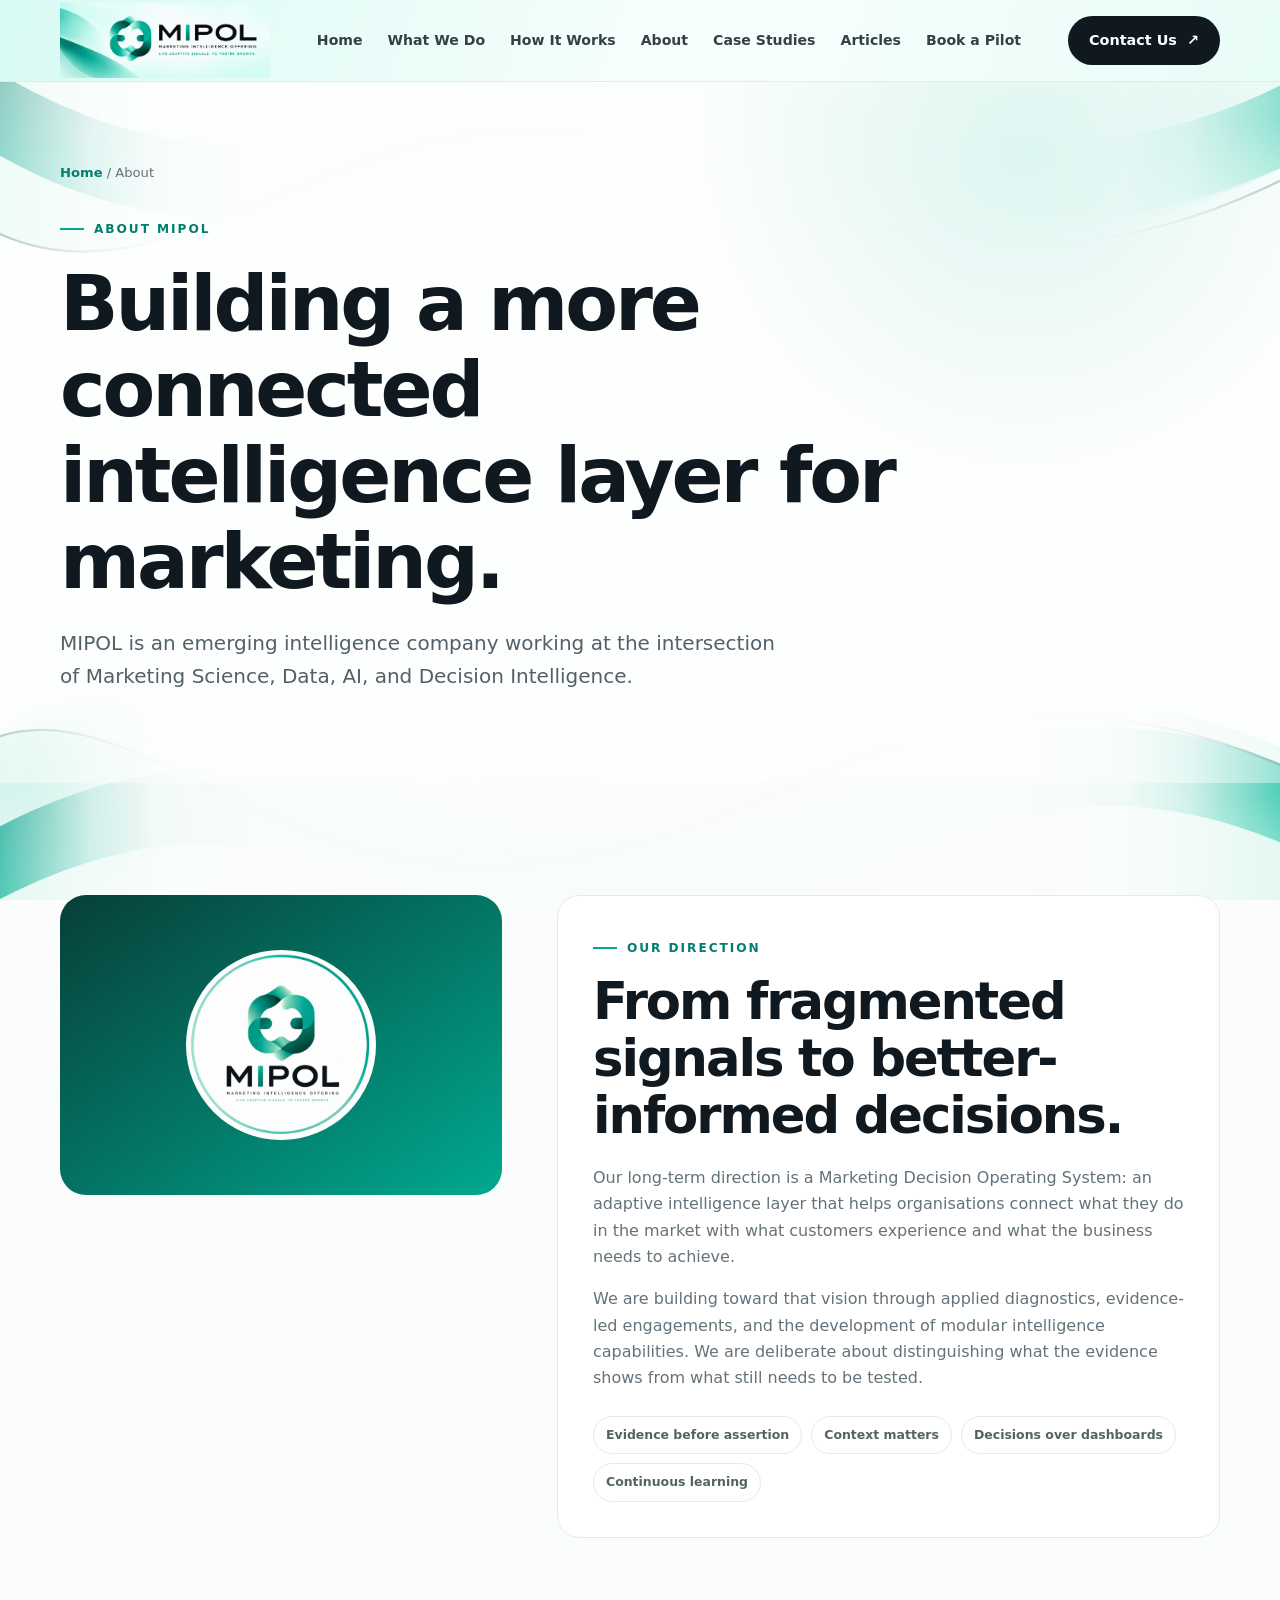
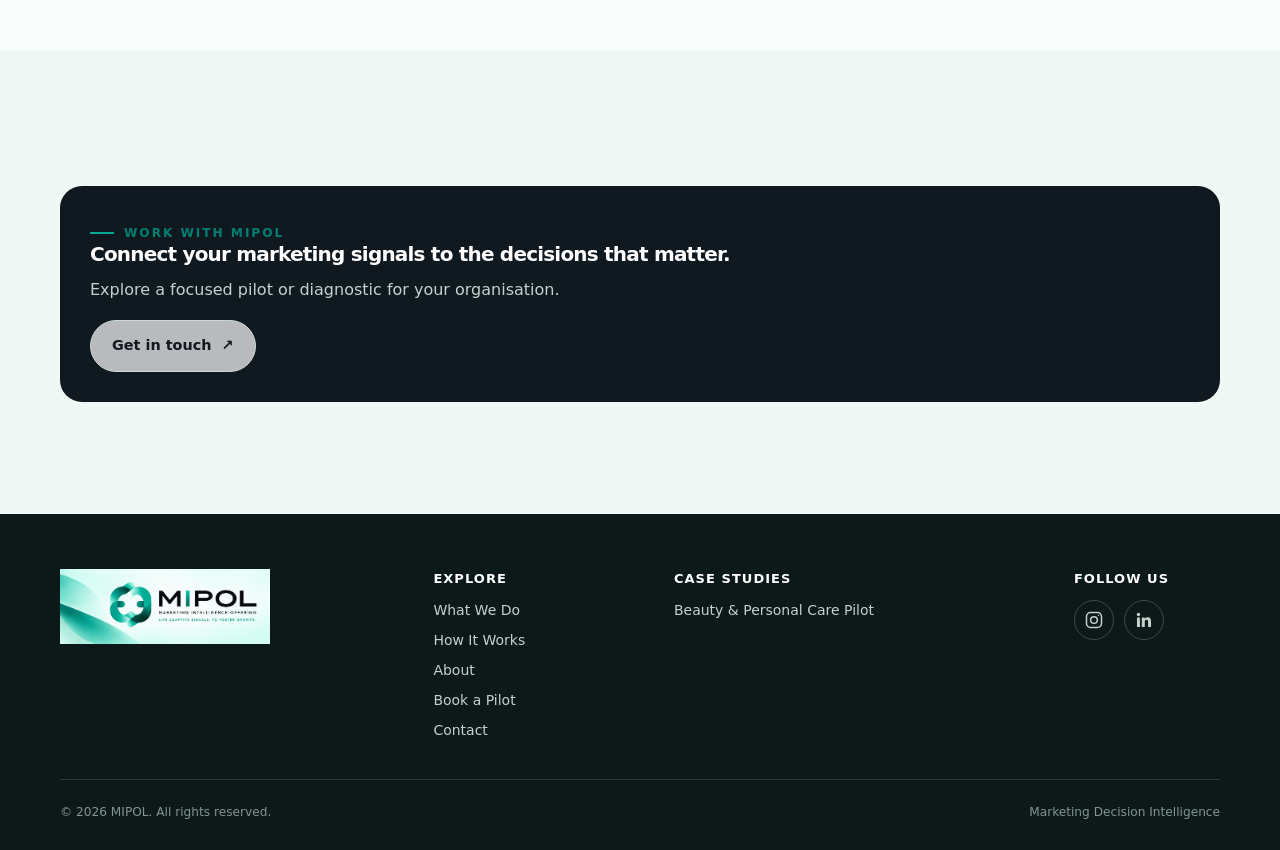
==== about/index.html @ 53ccad69 "Initial MIPOL website Co-authored-by: Copilot <223556219+Copilot@users.noreply.github.com>" ====
<!doctype html>
<html lang="en"><head>
<meta charset="utf-8"><meta name="viewport" content="width=device-width, initial-scale=1">
<title>About MIPOL | Marketing Decision Intelligence</title>
<meta name="description" content="Learn about MIPOL's work at the intersection of Marketing Science, Data, AI, and Decision Intelligence.">
<meta name="theme-color" content="#fbfdfc"><link rel="icon" type="image/png" href="../assets/mipol-symbol.png"><link rel="stylesheet" href="../assets/styles.css">
</head><body>
<header class="site-header"><div class="container nav-wrap">
 <a class="brand" href="../" aria-label="MIPOL home"><img src="../assets/mipol-logo.png" alt="MIPOL — Marketing Intelligence Offering"></a>
 <button class="menu-toggle" type="button" aria-label="Open navigation menu" aria-expanded="false"><svg width="22" height="22" viewBox="0 0 24 24" fill="none" stroke="currentColor" stroke-width="1.8" stroke-linecap="round"><path d="M4 7h16M4 12h16M4 17h16"/></svg></button>
 <nav class="nav-links" aria-label="Main navigation"><a href="../">Home</a><a href="../what-we-do/">What We Do</a><a href="../how-it-works/">How It Works</a><a href="./">About</a><a href="../case-study/">Case Studies</a><a href="../articles/">Articles</a><a href="../pilot/">Book a Pilot</a></nav>
 <a class="nav-cta" href="../contact/">Contact Us <span aria-hidden="true">↗</span></a>
</div></header>
<main>
 <section class="page-hero"><div class="container"><div class="breadcrumb"><a href="../">Home</a> / About</div><span class="eyebrow">About MIPOL</span><h1>Building a more connected intelligence layer for marketing.</h1><p class="lead">MIPOL is an emerging intelligence company working at the intersection of Marketing Science, Data, AI, and Decision Intelligence.</p></div></section>
 <section class="section"><div class="container about-grid">
  <div class="about-mark"><img src="../assets/mipol-logo.jpg" alt="Official MIPOL logo"></div>
  <div class="about-panel"><span class="eyebrow">Our direction</span><h2>From fragmented signals to better-informed decisions.</h2><p>Our long-term direction is a Marketing Decision Operating System: an adaptive intelligence layer that helps organisations connect what they do in the market with what customers experience and what the business needs to achieve.</p><p>We are building toward that vision through applied diagnostics, evidence-led engagements, and the development of modular intelligence capabilities. We are deliberate about distinguishing what the evidence shows from what still needs to be tested.</p><div class="principles"><span>Evidence before assertion</span><span>Context matters</span><span>Decisions over dashboards</span><span>Continuous learning</span></div></div>
 </div></section>
 <section class="section soft-section"><div class="container"><div class="cta-inline"><span class="eyebrow">Work with MIPOL</span><h3>Connect your marketing signals to the decisions that matter.</h3><p>Explore a focused pilot or diagnostic for your organisation.</p><a class="btn btn-secondary" href="../contact/">Get in touch <span>↗</span></a></div></div></section>
</main>
<footer class="site-footer"><div class="container"><div class="footer-top"><div class="footer-brand"><img src="../assets/mipol-logo.png" alt="MIPOL — Marketing Intelligence Offering"></div><div class="footer-column"><h3>Explore</h3><div class="footer-column-links"><a href="../what-we-do/">What We Do</a><a href="../how-it-works/">How It Works</a><a href="./">About</a><a href="../pilot/">Book a Pilot</a><a href="../contact/">Contact</a></div></div><div class="footer-column"><h3>Case Studies</h3><div class="footer-column-links"><a href="../case-study/beauty-personal-care-pilot/">Beauty &amp; Personal Care Pilot</a></div></div><div class="footer-column"><h3>Follow us</h3><div class="footer-socials"><a class="social-link" href="https://www.instagram.com/mipol_intel/" target="_blank" rel="noopener noreferrer" aria-label="MIPOL on Instagram"><svg viewBox="0 0 24 24" fill="none" stroke="currentColor" stroke-width="1.8" stroke-linecap="round" stroke-linejoin="round" aria-hidden="true"><rect x="3" y="3" width="18" height="18" rx="5"/><circle cx="12" cy="12" r="4"/><circle cx="17.5" cy="6.5" r=".8" fill="currentColor" stroke="none"/></svg></a><a class="social-link" href="https://www.linkedin.com/company/mipol-ai/" target="_blank" rel="noopener noreferrer" aria-label="MIPOL on LinkedIn"><svg viewBox="0 0 24 24" aria-hidden="true"><path class="linkedin-mark" d="M20.45 20.45h-3.55v-5.57c0-1.33-.02-3.04-1.85-3.04-1.85 0-2.13 1.45-2.13 2.94v5.67H9.37V9h3.41v1.56h.05c.47-.9 1.63-1.85 3.35-1.85 3.58 0 4.24 2.35 4.24 5.41v6.33zM5.34 7.43a2.06 2.06 0 1 1 0-4.12 2.06 2.06 0 0 1 0 4.12zM3.56 9h3.56v11.45H3.56z"/></svg></a></div></div></div><div class="footer-bottom"><span>© <span data-year></span> MIPOL. All rights reserved.</span><span>Marketing Decision Intelligence</span></div></div></footer>
<script src="../assets/script.js" defer></script>
</body></html>
---- assets/styles.css ----
:root{
  --ink:#101820;--muted:#64727a;--teal:#00a98f;--teal-dark:#007f70;
  --mint:#dff7f0;--paper:#fbfdfc;--line:#e3ece8;--white:#fff;
  --shadow:0 18px 60px rgba(10,48,42,.09);--radius:22px;--max:1160px;
}
*{box-sizing:border-box}
html{scroll-behavior:smooth;scroll-padding-top:92px}
body{margin:0;background-color:var(--paper);background-image:url("background-waves.svg");background-position:center top;background-size:100% 100vh;background-repeat:no-repeat;background-attachment:fixed;color:var(--ink);font-family:Inter,ui-sans-serif,system-ui,-apple-system,BlinkMacSystemFont,"Segoe UI",sans-serif;line-height:1.65;-webkit-font-smoothing:antialiased}
a{color:inherit;text-decoration:none}
img{max-width:100%;display:block}
button,input,textarea{font:inherit}
.container{width:min(var(--max),calc(100% - 48px));margin-inline:auto}
.eyebrow{display:inline-flex;align-items:center;gap:10px;color:var(--teal-dark);font-size:.76rem;font-weight:800;letter-spacing:.16em;text-transform:uppercase}
.eyebrow:before{content:"";width:24px;height:2px;background:var(--teal)}
h1,h2,h3,p{margin-top:0}
h1,h2,h3{line-height:1.12;letter-spacing:-.04em}
h1{font-size:clamp(2.8rem,6vw,5.4rem);max-width:850px;margin:22px 0}
h2{font-size:clamp(2.1rem,4vw,3.5rem);margin:15px 0 20px}
h3{font-size:1.25rem;margin-bottom:12px}
.lead{font-size:clamp(1.05rem,1.7vw,1.25rem);color:#526168;max-width:720px}
.muted{color:var(--muted)}
.section{padding:112px 0}
.section-head{max-width:760px;margin-bottom:48px}
.section-head p{color:var(--muted);font-size:1.08rem;max-width:670px}
.site-header{height:82px;position:sticky;top:0;z-index:50;background:linear-gradient(110deg,#d9faf4 0%,#f8fffd 55%,#e8fcf8 100%);backdrop-filter:blur(16px);border-bottom:1px solid rgba(220,234,229,.8)}
.nav-wrap{height:100%;display:flex;align-items:center;justify-content:space-between;gap:24px}
.brand{display:flex;align-items:center;gap:12px;min-width:130px}
.brand img{width:210px;height:auto;max-height:76px;object-fit:contain}
.brand-word{font-weight:850;letter-spacing:.14em;font-size:1.05rem}
.brand-word span{color:var(--teal)}
.nav-links{display:flex;align-items:center;gap:25px;font-size:.88rem;font-weight:650;color:#334047}
.nav-links a{transition:color .2s}
.nav-links a:hover,.nav-links a.active{color:var(--teal-dark)}
.nav-cta,.btn{display:inline-flex;align-items:center;justify-content:center;gap:10px;border-radius:999px;padding:13px 21px;font-size:.9rem;font-weight:750;transition:transform .2s,background .2s,border-color .2s}
.nav-cta,.btn-primary{background:var(--ink);color:white}
.nav-cta:hover,.btn-primary:hover{background:var(--teal-dark);transform:translateY(-2px)}
.btn-secondary{border:1px solid #cbd9d4;background:rgba(255,255,255,.7);color:var(--ink)}
.btn-secondary:hover{border-color:var(--teal);transform:translateY(-2px)}
.menu-toggle{display:none;border:1px solid var(--line);background:white;border-radius:12px;padding:10px;cursor:pointer}
.hero{position:relative;overflow:hidden;padding:104px 0 100px;background:radial-gradient(circle at 82% 20%,rgba(0,185,151,.13),transparent 28%),linear-gradient(180deg,#fff 0%,#f6fcf9 100%)}
.hero-grid{display:grid;grid-template-columns:1.08fr .92fr;align-items:center;gap:52px}
.hero h1 em{font-style:normal;color:var(--teal-dark)}
.hero-actions{display:flex;gap:12px;flex-wrap:wrap;margin-top:34px}
.hero-note{display:flex;align-items:center;gap:12px;margin-top:34px;color:#738078;font-size:.83rem}
.hero-note span{width:7px;height:7px;border-radius:50%;background:var(--teal)}
.signal-visual{min-height:430px;position:relative;display:grid;place-items:center}
.signal-orbit{position:absolute;width:min(100%,430px);aspect-ratio:1;border:1px solid rgba(0,169,143,.24);border-radius:50%;animation:rotate 34s linear infinite}
.signal-orbit:before,.signal-orbit:after{content:"";position:absolute;border:1px solid rgba(0,169,143,.18);border-radius:50%;inset:12%}
.signal-orbit:after{inset:25%}
@keyframes rotate{to{transform:rotate(360deg)}}
.signal-core{width:190px;height:190px;border-radius:42px;background:linear-gradient(145deg,#003f39,#00b99a 65%,#a1f0d8);box-shadow:0 25px 65px rgba(0,125,106,.23);display:grid;place-items:center;transform:rotate(45deg)}
.signal-core-inner{width:104px;height:104px;border:2px solid rgba(255,255,255,.8);border-radius:32px;display:grid;place-items:center;color:white;font-size:2.5rem;font-weight:300;transform:rotate(-45deg)}
.signal-node{position:absolute;padding:12px 16px;background:white;border:1px solid var(--line);border-radius:14px;box-shadow:var(--shadow);font-size:.82rem;font-weight:750}
.signal-node small{display:block;color:var(--muted);font-weight:500;font-size:.7rem}
.node-a{top:10%;left:2%}.node-b{top:13%;right:0}.node-c{bottom:14%;left:0}.node-d{bottom:8%;right:3%}
.hero-strip{border-top:1px solid var(--line);padding:24px 0;background:#fff}
.strip-inner{display:flex;justify-content:space-between;gap:24px;align-items:center;color:#788780;font-size:.8rem;letter-spacing:.08em;text-transform:uppercase;font-weight:750}
.strip-inner strong{color:#263a37;font-size:.9rem;letter-spacing:0;text-transform:none}
.problem-grid{display:grid;grid-template-columns:repeat(3,1fr);gap:16px}
.problem-card,.cap-card,.step-card,.about-panel,.case-panel{border:1px solid var(--line);background:#fff;border-radius:var(--radius);padding:27px}
.problem-card .number{font-size:.76rem;color:var(--teal-dark);font-weight:850;letter-spacing:.12em;margin-bottom:28px}
.problem-card p,.cap-card p,.step-card p{color:var(--muted);font-size:.94rem;margin-bottom:0}
.problem-card{min-height:205px}
.soft-section{background:#f0f8f5}
.cap-grid{display:grid;grid-template-columns:repeat(3,1fr);gap:16px}
.cap-card{min-height:220px;transition:transform .2s,box-shadow .2s}
.cap-card:hover{transform:translateY(-4px);box-shadow:var(--shadow)}
.cap-icon{width:44px;height:44px;border-radius:14px;background:var(--mint);display:grid;place-items:center;color:var(--teal-dark);font-size:1.2rem;margin-bottom:24px}
.cap-card h3{font-size:1.12rem}
.framework{display:grid;grid-template-columns:repeat(5,1fr);gap:10px;position:relative}
.step-card{padding:23px 19px;position:relative;min-height:190px}
.step-card .step-no{font-size:.72rem;color:var(--teal-dark);font-weight:850;letter-spacing:.12em;margin-bottom:26px}
.step-card:not(:last-child):after{content:"→";position:absolute;right:-16px;top:45px;color:var(--teal);font-size:1.35rem;z-index:2}
.step-card h3{font-size:1.05rem}
.case-preview{background:var(--ink);color:white;border-radius:30px;padding:clamp(30px,5vw,64px);display:grid;grid-template-columns:1.15fr .85fr;gap:40px;align-items:center;overflow:hidden;position:relative}
.case-preview.case-coming-soon{margin-top:24px;grid-template-columns:1fr;min-height:180px}
.case-coming-soon>div{position:relative;z-index:1}
.case-coming-soon h2{margin-bottom:0}
.case-preview:after{content:"";position:absolute;width:440px;height:440px;border:1px solid rgba(66,220,183,.25);border-radius:50%;right:-120px;top:-150px;box-shadow:0 0 0 45px rgba(0,169,143,.04),0 0 0 90px rgba(0,169,143,.03)}
.case-preview .eyebrow{color:#72dfc4}
.case-preview p{color:#c1ceca;max-width:580px}
.case-stat-grid{display:grid;grid-template-columns:1fr 1fr;gap:12px;position:relative;z-index:1}
.case-stat-grid.single-stat{grid-template-columns:minmax(0,1fr);max-width:520px}
.case-stat{padding:20px;border:1px solid rgba(255,255,255,.16);border-radius:18px;background:rgba(255,255,255,.05)}
.case-stat strong{display:block;font-size:2rem;letter-spacing:-.05em;color:#7ce4c9}
.case-stat span{font-size:.78rem;color:#c1ceca}
.case-preview .btn{margin-top:18px;background:#fff;color:var(--ink);position:relative;z-index:2}
.article-grid{display:grid;grid-template-columns:repeat(auto-fill,minmax(min(100%,320px),1fr));gap:22px}
.article-card{display:flex;flex-direction:column;overflow:hidden;border:1px solid var(--line);border-radius:var(--radius);background:#fff;transition:transform .2s,box-shadow .2s}
.article-card:hover{transform:translateY(-4px);box-shadow:var(--shadow)}
.article-card img{width:100%;aspect-ratio:16/10;object-fit:cover}
.article-card-content{display:flex;flex:1;flex-direction:column;align-items:flex-start;padding:24px}
.article-date{margin-bottom:12px;color:var(--muted);font-size:.76rem;font-weight:650}
.article-card h2{font-size:1.35rem;margin:10px 0}
.article-card p{color:var(--muted);font-size:.94rem}
.article-read{display:inline-flex;align-items:center;gap:8px;margin-top:auto;color:var(--teal-dark);font-weight:750}
.article-read:hover{text-decoration:underline}
.article-note{font-size:.82rem;color:var(--muted);margin:24px 0 0}
.pilot-band{background:linear-gradient(120deg,#e2f8f1,#f5fbf8);border:1px solid #d2eee5;border-radius:28px;padding:clamp(30px,5vw,60px);display:flex;align-items:center;justify-content:space-between;gap:32px}
.pilot-band p{max-width:680px;color:#586a65;margin-bottom:0}
.pilot-band h2{max-width:650px}
.about-grid{display:grid;grid-template-columns:.8fr 1.2fr;gap:55px;align-items:start}
.about-mark{background:linear-gradient(145deg,#073f38,#00a98f);border-radius:26px;padding:34px;display:grid;place-items:center;min-height:300px}
.about-mark img{width:190px;border-radius:50%;background:white}
.about-panel{padding:35px}
.about-panel p{color:var(--muted)}
.principles{display:flex;flex-wrap:wrap;gap:9px;margin-top:24px}
.principles span{padding:8px 12px;border:1px solid var(--line);border-radius:99px;font-size:.78rem;font-weight:700;color:#53645f}
.contact-grid{display:grid;grid-template-columns:.8fr 1.2fr;gap:55px}
.contact-copy p{color:var(--muted)}
.contact-form{background:white;border:1px solid var(--line);border-radius:24px;padding:30px;box-shadow:var(--shadow)}
.form-grid{display:grid;grid-template-columns:1fr 1fr;gap:16px}
.field{display:flex;flex-direction:column;gap:7px}
.field.full{grid-column:1/-1}
.field label{font-size:.82rem;font-weight:750;color:#34433f}
.field input,.field textarea{width:100%;border:1px solid #d8e4df;border-radius:12px;padding:13px 14px;background:#fcfefd;outline:none}
.field input:focus,.field textarea:focus{border-color:var(--teal);box-shadow:0 0 0 3px rgba(0,169,143,.1)}
.field textarea{min-height:130px;resize:vertical}
.form-foot{display:flex;align-items:center;justify-content:space-between;gap:18px;margin-top:20px}
.form-status{font-size:.83rem;color:var(--teal-dark);min-height:24px}
.site-footer{background:#0d1918;color:white;padding:55px 0 28px}
.footer-top{display:grid;grid-template-columns:minmax(180px,1.3fr) minmax(120px,.8fr) minmax(220px,1.4fr) minmax(110px,.55fr);gap:28px;align-items:start;padding-bottom:38px;border-bottom:1px solid rgba(255,255,255,.13)}
.footer-brand{display:flex;align-items:center}
.footer-brand img{width:210px;height:auto;max-height:76px;object-fit:contain}
.footer-brand strong{letter-spacing:.16em}
.footer-brand p{color:#9fb2ac;font-size:.76rem;margin:3px 0 0}
.footer-column h3{font-size:13px;letter-spacing:.08em;text-transform:uppercase;color:#fff;margin:3px 0 14px}
.footer-column-links{display:grid;gap:9px;color:#c3d0cb;font-size:14px;line-height:1.5}
.footer-column-links a:hover{color:#7ce4c9}
.footer-socials{display:flex;gap:10px}
.social-link{display:inline-flex;width:40px;height:40px;align-items:center;justify-content:center;border:1px solid rgba(255,255,255,.2);border-radius:50%;color:#c3d0cb;transition:color .2s,border-color .2s,transform .2s}
.social-link:hover{color:#7ce4c9;border-color:#7ce4c9;transform:translateY(-2px)}
.social-link svg{width:20px;height:20px;display:block}
.social-link .linkedin-mark{fill:currentColor}
.footer-bottom{display:flex;justify-content:space-between;gap:20px;color:#82958f;font-size:.76rem;padding-top:22px}
.page-hero{padding:80px 0 70px;background:radial-gradient(circle at 80% 10%,rgba(0,185,151,.12),transparent 27%),rgba(255,255,255,.4)}
.breadcrumb{font-size:.82rem;color:var(--muted);margin-bottom:28px}
.breadcrumb a{color:var(--teal-dark);font-weight:700}
.case-layout{display:grid;grid-template-columns:240px 1fr;gap:52px;align-items:start}
.case-sidebar{position:sticky;top:110px;border:1px solid var(--line);border-radius:18px;padding:22px;background:white}
.case-sidebar strong{font-size:.82rem}
.case-sidebar a{display:block;font-size:.78rem;color:#687872;padding:7px 0}
.case-sidebar a:hover{color:var(--teal-dark)}
.case-content section{padding:0 0 44px;margin-bottom:42px;border-bottom:1px solid var(--line);scroll-margin-top:110px}
.case-content section:last-child{border:0}
.case-content h2{font-size:1.8rem}
.case-content p,.case-content li{color:#596963}
.case-content ul{padding-left:21px}
.customer-chart{margin:28px 0;padding:24px;border:1px solid var(--line);border-radius:var(--radius);background:#fff}
.customer-chart figcaption{margin-bottom:22px}
.customer-chart figcaption h3{margin:10px 0;font-size:1.2rem}
.customer-chart figcaption p{margin:0;color:var(--muted);font-size:.88rem}
.customer-chart-rows{display:grid;gap:14px}
.customer-chart-row,.customer-chart-axis{display:grid;grid-template-columns:minmax(100px,132px) minmax(0,1fr) 34px;gap:12px;align-items:center}
.customer-chart-row{font-size:.86rem}
.customer-chart-label{font-weight:650}
.customer-chart-row strong{text-align:right;font-size:.88rem}
.customer-chart-track{height:20px;position:relative;display:block;border-radius:999px;background:#edf3f0}
.customer-chart-bar{display:block;width:var(--bar-width);height:100%;border-radius:inherit;background:linear-gradient(90deg,var(--teal-dark),var(--teal))}
.customer-chart-bar.historical{background:#90a59e}
.customer-chart-target{position:absolute;top:-4px;right:0;bottom:-4px;border-left:2px dashed #a55f38}
.customer-chart-axis{margin-top:8px;color:var(--muted);font-size:.72rem}
.customer-chart-axis div{display:flex;justify-content:space-between}
.customer-chart-legend{display:flex;align-items:center;gap:8px;margin-top:18px;color:#596963;font-size:.78rem}
.customer-chart-legend-bar{width:14px;height:14px;border-radius:4px;background:var(--teal)}
.customer-chart-legend-target{height:14px;margin-left:10px;border-left:2px dashed #a55f38}
.customer-chart-note{margin:16px 0 0;font-size:.78rem}
.table-wrap{overflow-x:auto;margin:24px 0 12px;border:1px solid #dfeae4;border-radius:12px;background:#f7faf8}
.case-table{width:100%;border-collapse:collapse;text-align:left}
.case-table th,.case-table td{padding:14px 16px;border-bottom:1px solid #e7efea;vertical-align:top}
.case-table th{background:#eef7f1;color:var(--ink);font-weight:750}
.case-table tbody tr:last-child td{border-bottom:0}
.insight-box{background:#eff9f5;border-left:3px solid var(--teal);padding:22px 24px;border-radius:0 14px 14px 0;color:#35544b;margin:24px 0}
.metric-row{display:grid;grid-template-columns:repeat(3,1fr);gap:12px;margin:25px 0}
.metric{padding:20px;border:1px solid var(--line);border-radius:16px;background:white}
.metric strong{display:block;font-size:1.8rem;color:var(--teal-dark);letter-spacing:-.05em}
.metric span{font-size:.78rem;color:var(--muted)}
.disclaimer{font-size:.82rem;background:#fff8e9;border:1px solid #f2e4c4;border-radius:14px;padding:16px;color:#6e5b34}
.cta-inline{background:var(--ink);color:white;border-radius:22px;padding:30px;margin-top:24px}
.cta-inline p{color:#c5d1cd}
@media(max-width:980px){
 .nav-links{gap:14px;font-size:.8rem}.hero-grid{gap:20px}.framework{grid-template-columns:repeat(3,1fr)}.step-card:nth-child(3):after{display:none}
 .case-layout{grid-template-columns:190px 1fr;gap:28px}.footer-top{grid-template-columns:1fr 1fr}.footer-brand{grid-column:1/-1}
}
@media(max-width:760px){
 .container{width:min(var(--max),calc(100% - 34px))}
 .site-header{height:72px}.brand img{width:165px}
 .menu-toggle{display:block}.nav-cta{display:none}
 .nav-links{display:none;position:absolute;top:71px;left:0;right:0;background:white;border-bottom:1px solid var(--line);padding:14px 22px 22px;flex-direction:column;align-items:stretch;gap:0;box-shadow:0 15px 25px rgba(0,0,0,.06)}
 .nav-links.open{display:flex}.nav-links a{padding:12px 4px;border-bottom:1px solid #edf2ef;font-size:.94rem}
 .hero{padding:72px 0 65px}.hero-grid{grid-template-columns:1fr}.signal-visual{min-height:350px;max-width:500px;width:100%;margin:auto}
 .section{padding:78px 0}.problem-grid,.cap-grid{grid-template-columns:1fr 1fr}
 .strip-inner{flex-wrap:wrap;justify-content:center;text-align:center}.case-preview{grid-template-columns:1fr}.pilot-band{align-items:flex-start;flex-direction:column}
 .about-grid,.contact-grid{grid-template-columns:1fr;gap:25px}.about-mark{min-height:220px}.about-mark img{width:145px}
 .footer-bottom{flex-direction:column}.case-layout{grid-template-columns:1fr}.case-sidebar{position:static;display:grid;grid-template-columns:1fr 1fr;gap:0 15px}.case-sidebar strong{grid-column:1/-1;margin-bottom:8px}
 .case-table{min-width:500px}
}
@media(max-width:520px){
 h1{font-size:2.75rem}.problem-grid,.cap-grid{grid-template-columns:1fr}.framework{grid-template-columns:1fr 1fr}.step-card{min-height:165px}.step-card:after{display:none!important}
 .signal-visual{min-height:310px}.signal-core{width:145px;height:145px}.signal-core-inner{width:82px;height:82px}
 .customer-chart{padding:18px 14px}.customer-chart-row,.customer-chart-axis{grid-template-columns:minmax(76px,94px) minmax(0,1fr) 28px;gap:7px}.customer-chart-row,.customer-chart-row strong{font-size:.76rem}.customer-chart-axis{font-size:.66rem}.customer-chart-legend{flex-wrap:wrap}
 .signal-node{font-size:.7rem;padding:9px 11px}.node-a{left:0}.node-b{right:0}.node-c{left:0}.node-d{right:0}
 .footer-top{grid-template-columns:1fr}.footer-brand{grid-column:auto}.case-stat-grid,.metric-row{grid-template-columns:1fr 1fr}.form-grid{grid-template-columns:1fr}.field.full{grid-column:auto}
 .contact-form{padding:20px}.form-foot{align-items:flex-start;flex-direction:column}.case-sidebar{grid-template-columns:1fr}
}
@media(prefers-reduced-motion:reduce){*,*::before,*::after{scroll-behavior:auto!important;animation:none!important;transition:none!important}}
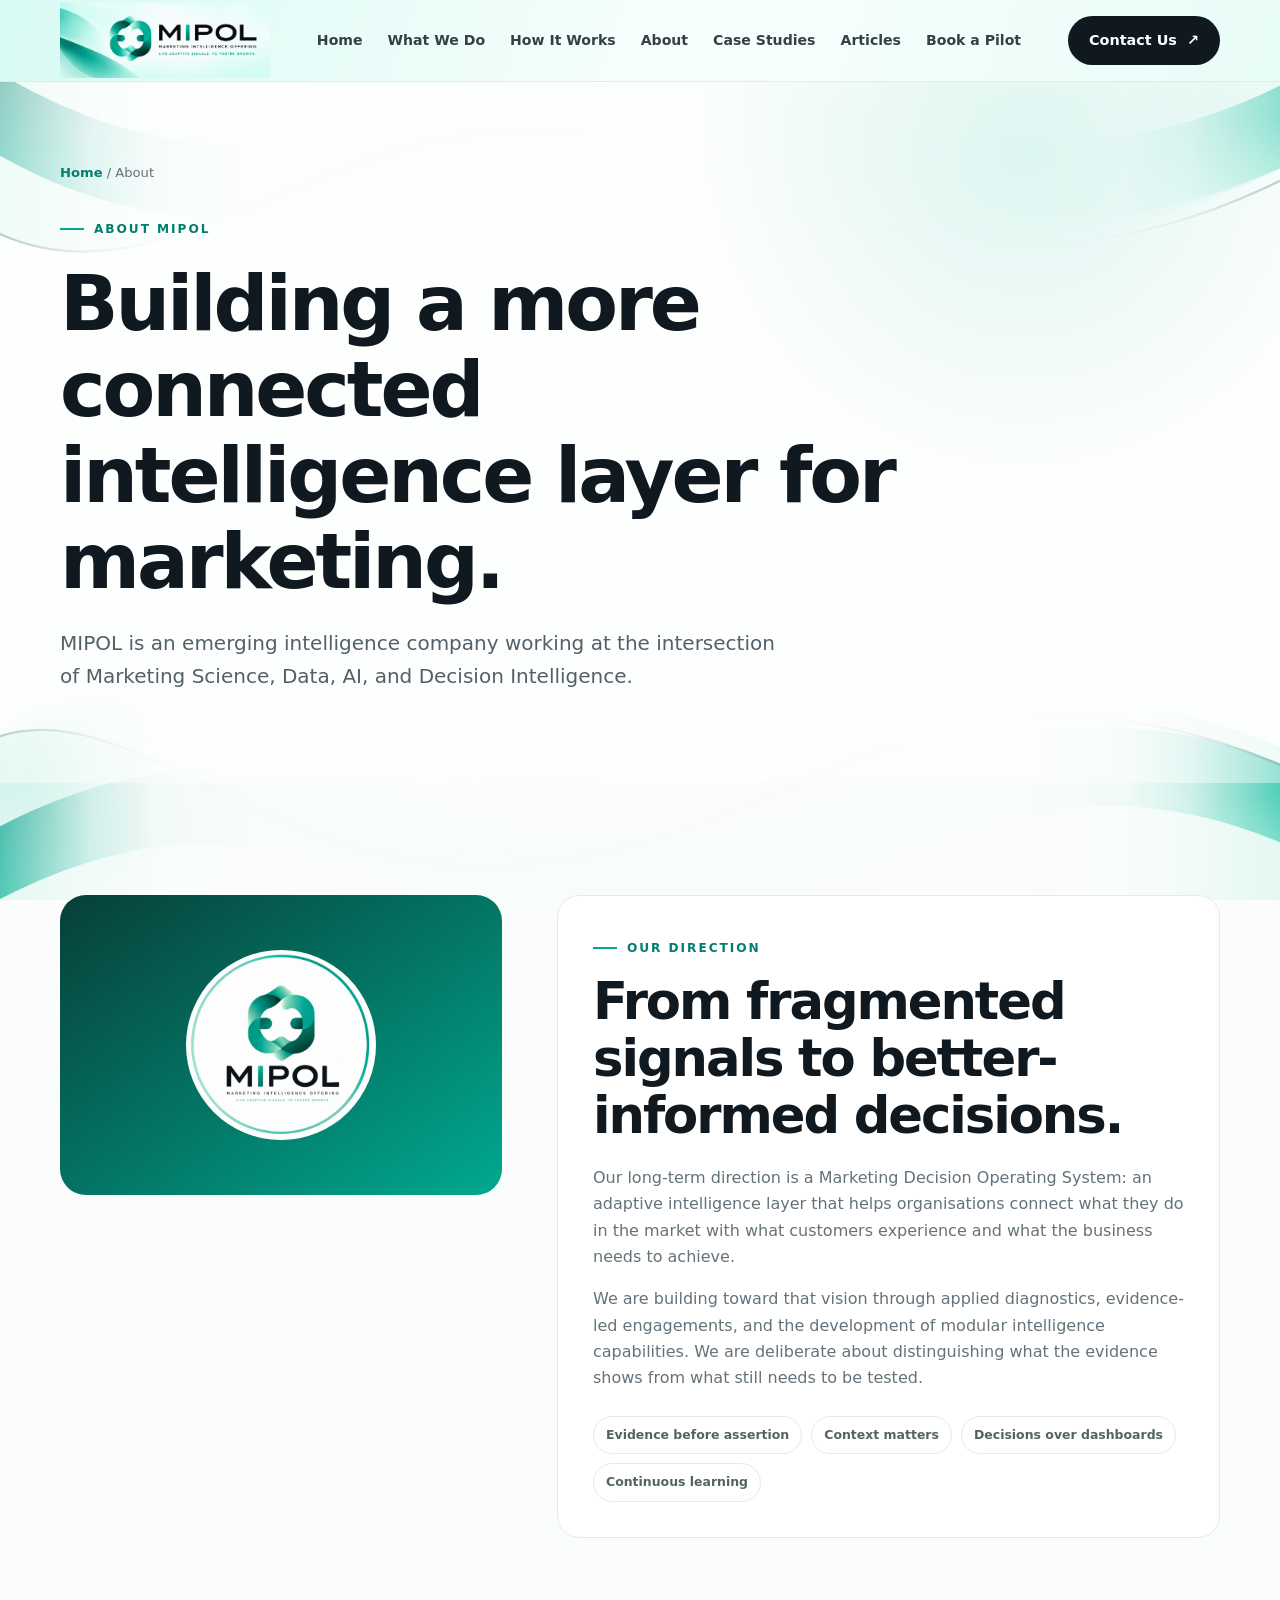
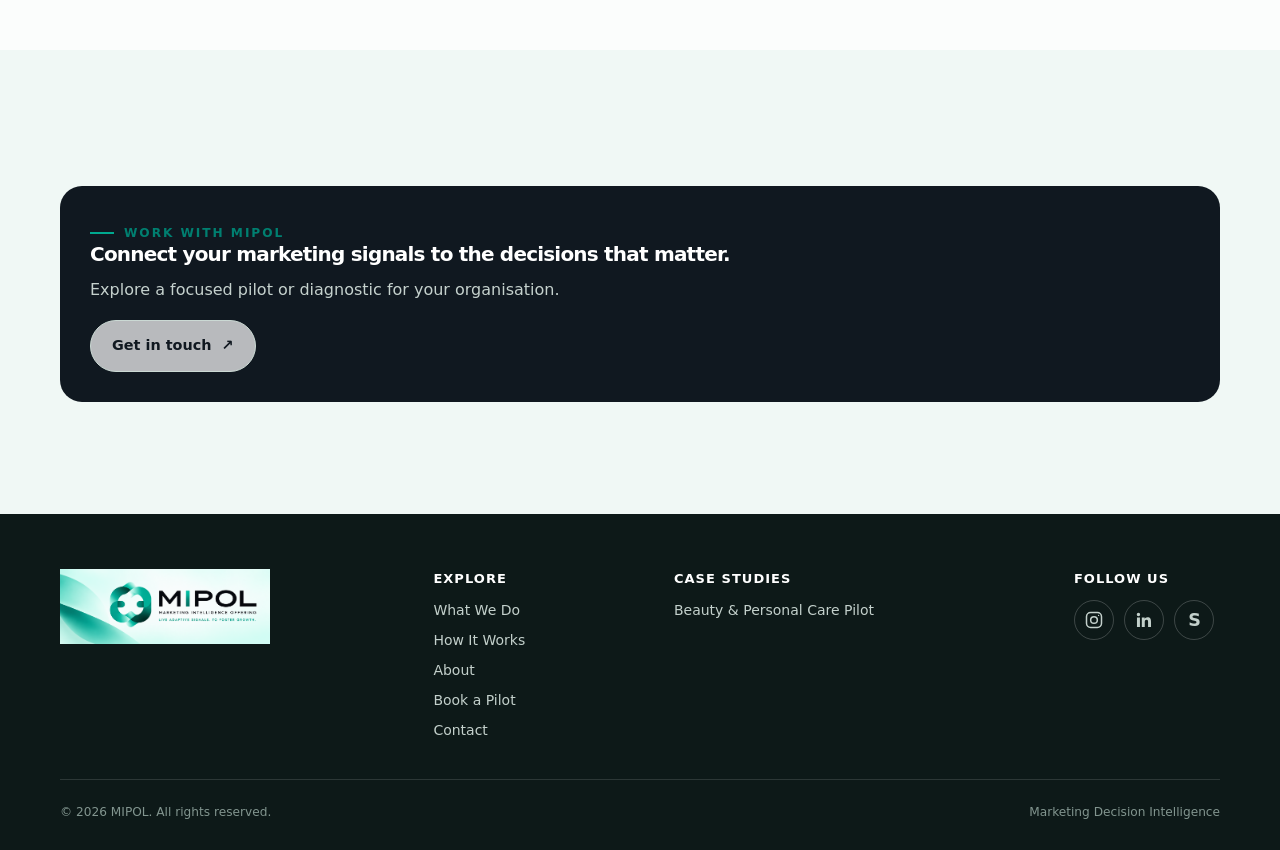
==== commit 915ffcc7: "Updated Website Content" ====
--- a/about/index.html
+++ b/about/index.html
@@ -19,6 +19,6 @@
  </div></section>
  <section class="section soft-section"><div class="container"><div class="cta-inline"><span class="eyebrow">Work with MIPOL</span><h3>Connect your marketing signals to the decisions that matter.</h3><p>Explore a focused pilot or diagnostic for your organisation.</p><a class="btn btn-secondary" href="../contact/">Get in touch <span>↗</span></a></div></div></section>
 </main>
-<footer class="site-footer"><div class="container"><div class="footer-top"><div class="footer-brand"><img src="../assets/mipol-logo.png" alt="MIPOL — Marketing Intelligence Offering"></div><div class="footer-column"><h3>Explore</h3><div class="footer-column-links"><a href="../what-we-do/">What We Do</a><a href="../how-it-works/">How It Works</a><a href="./">About</a><a href="../pilot/">Book a Pilot</a><a href="../contact/">Contact</a></div></div><div class="footer-column"><h3>Case Studies</h3><div class="footer-column-links"><a href="../case-study/beauty-personal-care-pilot/">Beauty &amp; Personal Care Pilot</a></div></div><div class="footer-column"><h3>Follow us</h3><div class="footer-socials"><a class="social-link" href="https://www.instagram.com/mipol_intel/" target="_blank" rel="noopener noreferrer" aria-label="MIPOL on Instagram"><svg viewBox="0 0 24 24" fill="none" stroke="currentColor" stroke-width="1.8" stroke-linecap="round" stroke-linejoin="round" aria-hidden="true"><rect x="3" y="3" width="18" height="18" rx="5"/><circle cx="12" cy="12" r="4"/><circle cx="17.5" cy="6.5" r=".8" fill="currentColor" stroke="none"/></svg></a><a class="social-link" href="https://www.linkedin.com/company/mipol-ai/" target="_blank" rel="noopener noreferrer" aria-label="MIPOL on LinkedIn"><svg viewBox="0 0 24 24" aria-hidden="true"><path class="linkedin-mark" d="M20.45 20.45h-3.55v-5.57c0-1.33-.02-3.04-1.85-3.04-1.85 0-2.13 1.45-2.13 2.94v5.67H9.37V9h3.41v1.56h.05c.47-.9 1.63-1.85 3.35-1.85 3.58 0 4.24 2.35 4.24 5.41v6.33zM5.34 7.43a2.06 2.06 0 1 1 0-4.12 2.06 2.06 0 0 1 0 4.12zM3.56 9h3.56v11.45H3.56z"/></svg></a></div></div></div><div class="footer-bottom"><span>© <span data-year></span> MIPOL. All rights reserved.</span><span>Marketing Decision Intelligence</span></div></div></footer>
+<footer class="site-footer"><div class="container"><div class="footer-top"><div class="footer-brand"><img src="../assets/mipol-logo.png" alt="MIPOL — Marketing Intelligence Offering"></div><div class="footer-column"><h3>Explore</h3><div class="footer-column-links"><a href="../what-we-do/">What We Do</a><a href="../how-it-works/">How It Works</a><a href="./">About</a><a href="../pilot/">Book a Pilot</a><a href="../contact/">Contact</a></div></div><div class="footer-column"><h3>Case Studies</h3><div class="footer-column-links"><a href="../case-study/beauty-personal-care-pilot/">Beauty &amp; Personal Care Pilot</a></div></div><div class="footer-column"><h3>Follow us</h3><div class="footer-socials"><a class="social-link" href="https://www.instagram.com/mipol_intel/" target="_blank" rel="noopener noreferrer" aria-label="MIPOL on Instagram"><svg viewBox="0 0 24 24" fill="none" stroke="currentColor" stroke-width="1.8" stroke-linecap="round" stroke-linejoin="round" aria-hidden="true"><rect x="3" y="3" width="18" height="18" rx="5"/><circle cx="12" cy="12" r="4"/><circle cx="17.5" cy="6.5" r=".8" fill="currentColor" stroke="none"/></svg></a><a class="social-link" href="https://www.linkedin.com/company/mipol-ai/" target="_blank" rel="noopener noreferrer" aria-label="MIPOL on LinkedIn"><svg viewBox="0 0 24 24" aria-hidden="true"><path class="linkedin-mark" d="M20.45 20.45h-3.55v-5.57c0-1.33-.02-3.04-1.85-3.04-1.85 0-2.13 1.45-2.13 2.94v5.67H9.37V9h3.41v1.56h.05c.47-.9 1.63-1.85 3.35-1.85 3.58 0 4.24 2.35 4.24 5.41v6.33zM5.34 7.43a2.06 2.06 0 1 1 0-4.12 2.06 2.06 0 0 1 0 4.12zM3.56 9h3.56v11.45H3.56z"/></svg></a><a class="social-link" href="https://substack.com/@mipol1" target="_blank" rel="noopener noreferrer" aria-label="MIPOL on Substack"><span class="substack-mark" aria-hidden="true">S</span></a></div></div></div><div class="footer-bottom"><span>© <span data-year></span> MIPOL. All rights reserved.</span><span>Marketing Decision Intelligence</span></div></div></footer>
 <script src="../assets/script.js" defer></script>
 </body></html>
--- a/assets/styles.css
+++ b/assets/styles.css
@@ -132,6 +132,7 @@
 .social-link{display:inline-flex;width:40px;height:40px;align-items:center;justify-content:center;border:1px solid rgba(255,255,255,.2);border-radius:50%;color:#c3d0cb;transition:color .2s,border-color .2s,transform .2s}
 .social-link:hover{color:#7ce4c9;border-color:#7ce4c9;transform:translateY(-2px)}
 .social-link svg{width:20px;height:20px;display:block}
+.social-link .substack-mark{font-size:1.1rem;font-weight:850;letter-spacing:-.08em}
 .social-link .linkedin-mark{fill:currentColor}
 .footer-bottom{display:flex;justify-content:space-between;gap:20px;color:#82958f;font-size:.76rem;padding-top:22px}
 .page-hero{padding:80px 0 70px;background:radial-gradient(circle at 80% 10%,rgba(0,185,151,.12),transparent 27%),rgba(255,255,255,.4)}
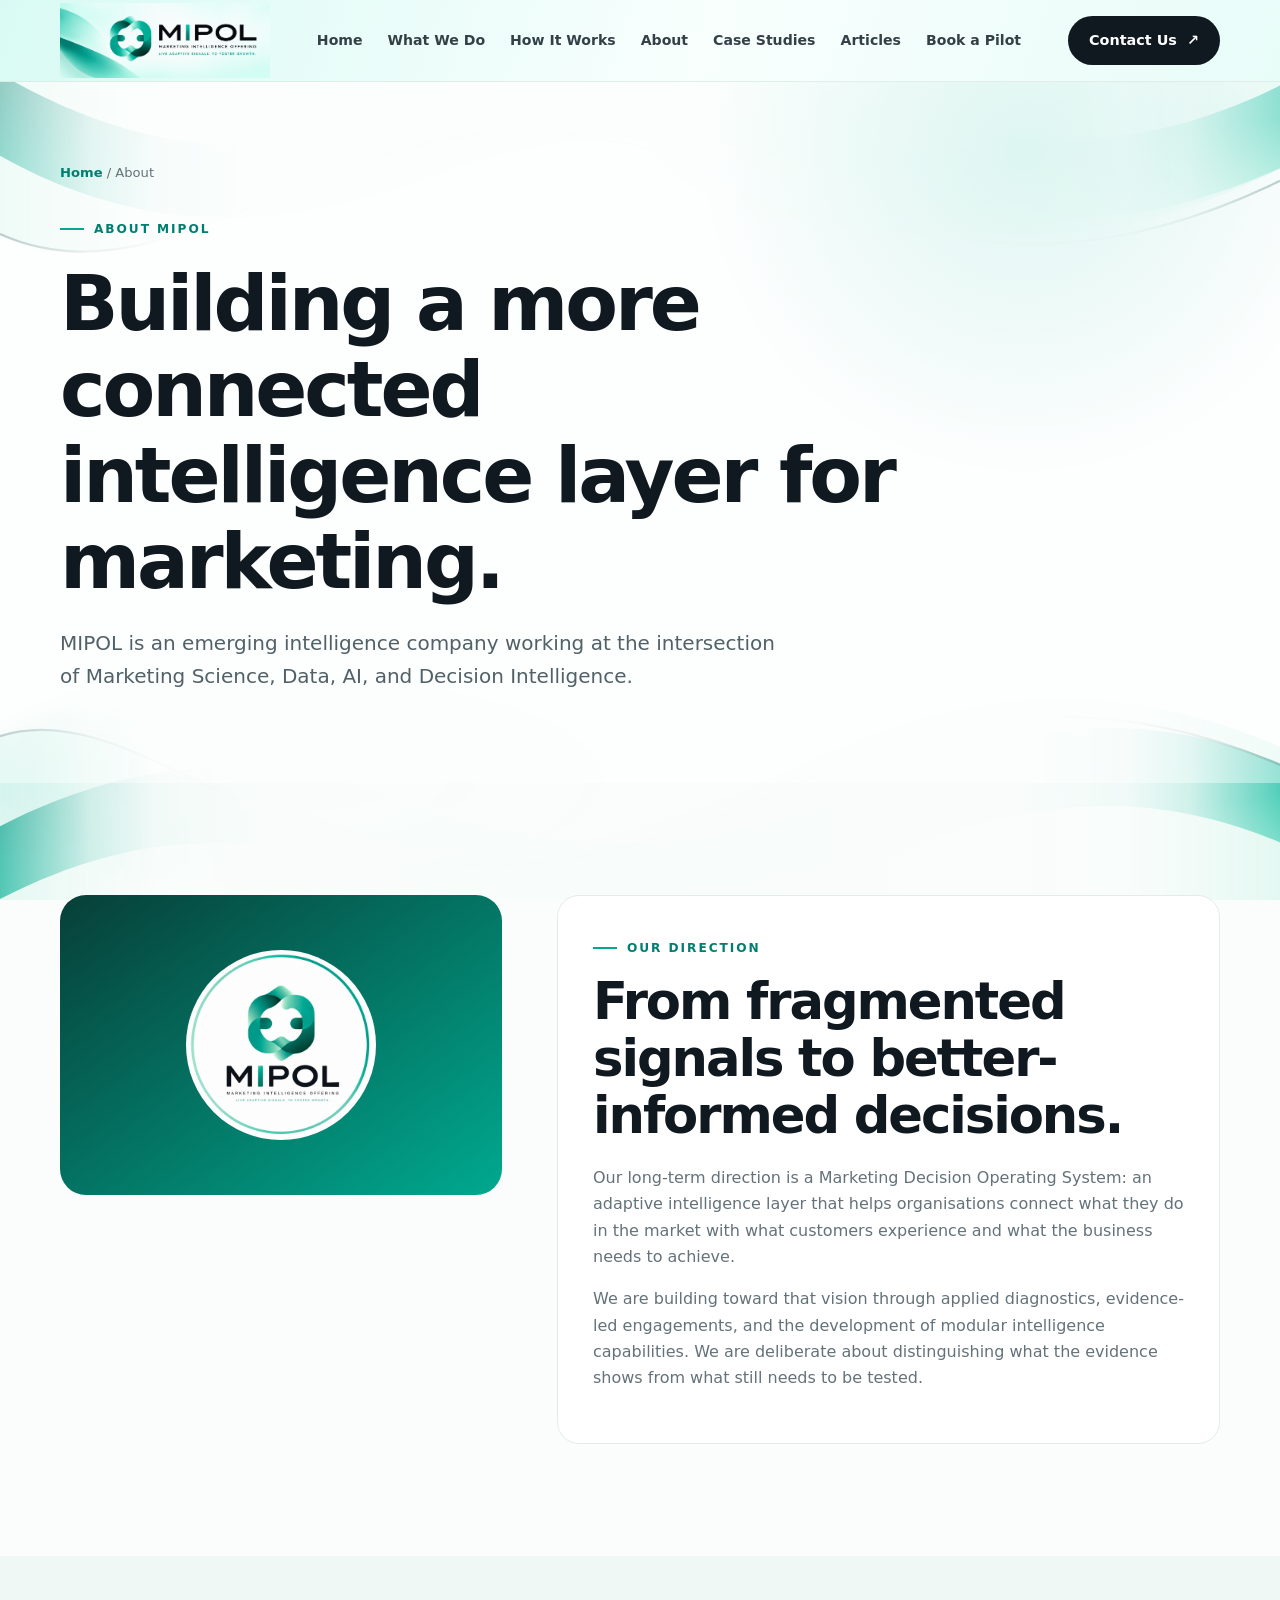
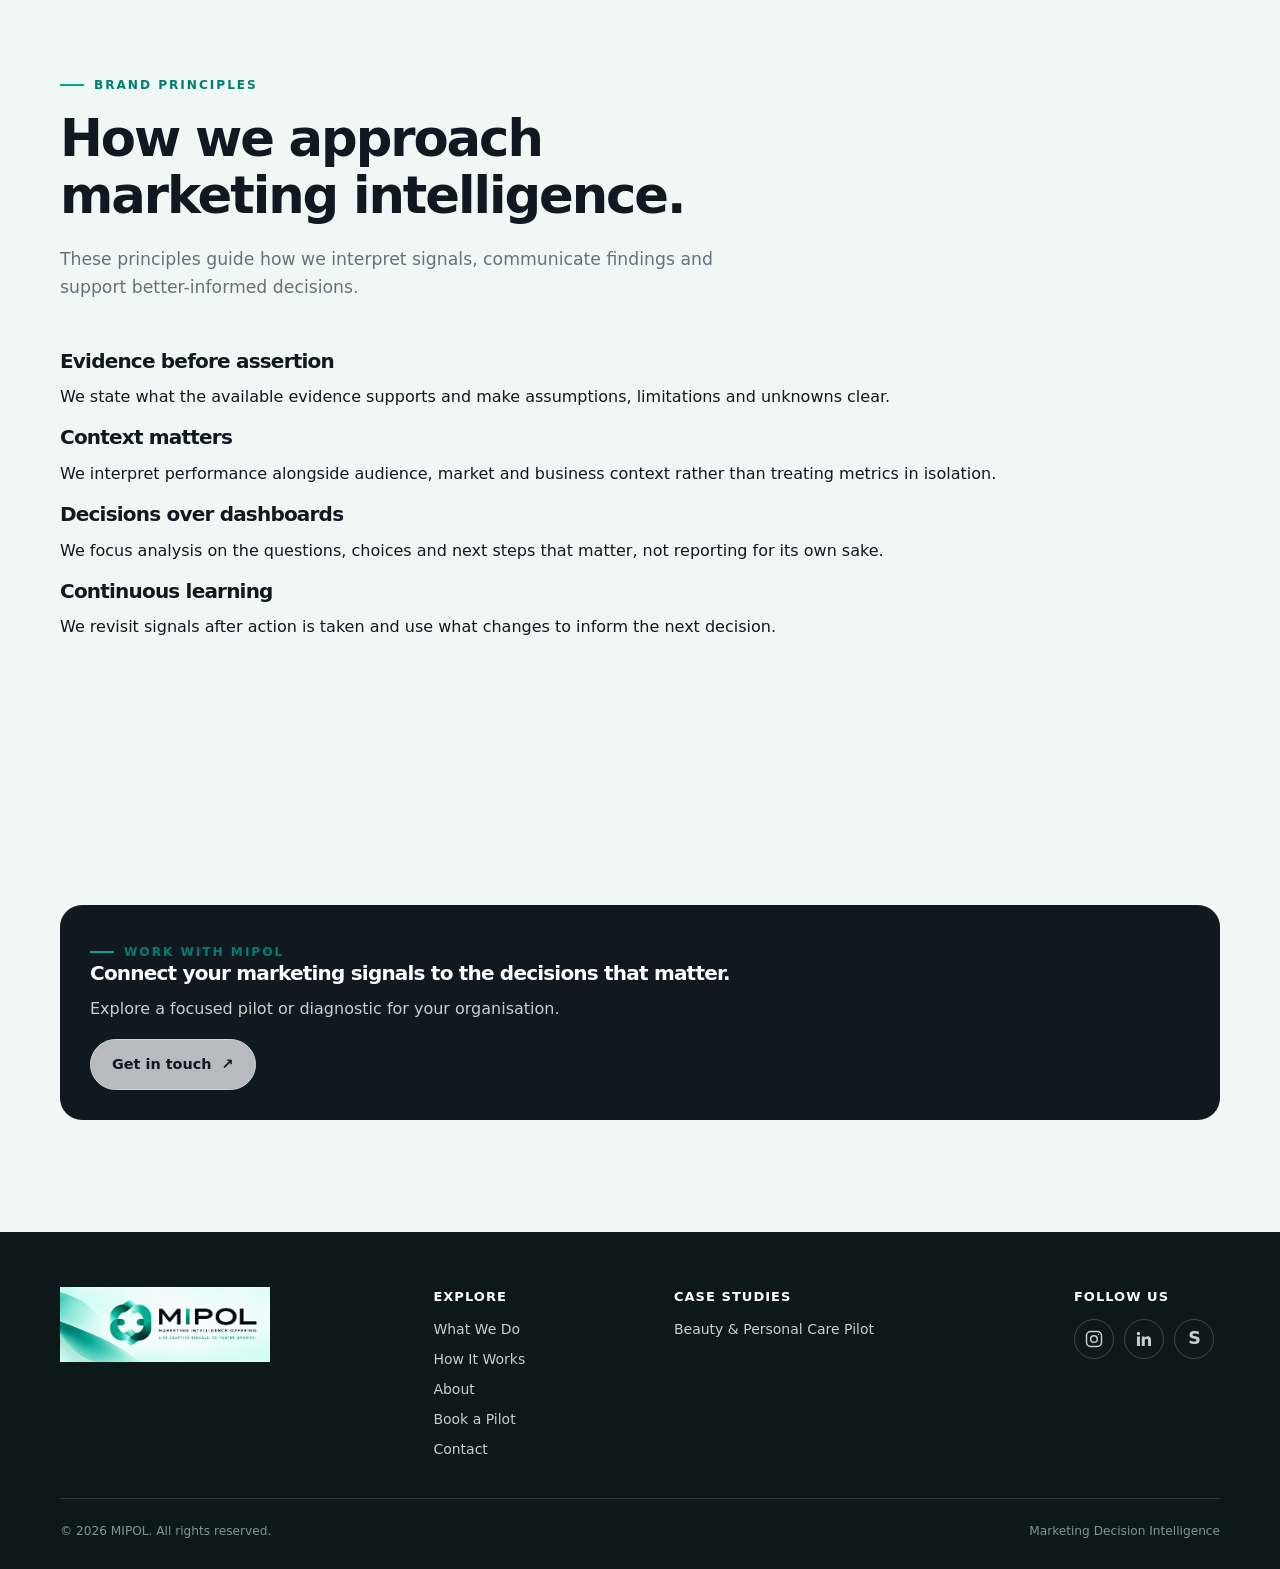
==== commit b991b183: "Updated page" ====
--- a/about/index.html
+++ b/about/index.html
@@ -15,9 +15,17 @@
  <section class="page-hero"><div class="container"><div class="breadcrumb"><a href="../">Home</a> / About</div><span class="eyebrow">About MIPOL</span><h1>Building a more connected intelligence layer for marketing.</h1><p class="lead">MIPOL is an emerging intelligence company working at the intersection of Marketing Science, Data, AI, and Decision Intelligence.</p></div></section>
  <section class="section"><div class="container about-grid">
   <div class="about-mark"><img src="../assets/mipol-logo.jpg" alt="Official MIPOL logo"></div>
-  <div class="about-panel"><span class="eyebrow">Our direction</span><h2>From fragmented signals to better-informed decisions.</h2><p>Our long-term direction is a Marketing Decision Operating System: an adaptive intelligence layer that helps organisations connect what they do in the market with what customers experience and what the business needs to achieve.</p><p>We are building toward that vision through applied diagnostics, evidence-led engagements, and the development of modular intelligence capabilities. We are deliberate about distinguishing what the evidence shows from what still needs to be tested.</p><div class="principles"><span>Evidence before assertion</span><span>Context matters</span><span>Decisions over dashboards</span><span>Continuous learning</span></div></div>
+  <div class="about-panel"><span class="eyebrow">Our direction</span><h2>From fragmented signals to better-informed decisions.</h2><p>Our long-term direction is a Marketing Decision Operating System: an adaptive intelligence layer that helps organisations connect what they do in the market with what customers experience and what the business needs to achieve.</p><p>We are building toward that vision through applied diagnostics, evidence-led engagements, and the development of modular intelligence capabilities. We are deliberate about distinguishing what the evidence shows from what still needs to be tested.</p></div>
  </div></section>
- <section class="section soft-section"><div class="container"><div class="cta-inline"><span class="eyebrow">Work with MIPOL</span><h3>Connect your marketing signals to the decisions that matter.</h3><p>Explore a focused pilot or diagnostic for your organisation.</p><a class="btn btn-secondary" href="../contact/">Get in touch <span>↗</span></a></div></div></section>
+ <section class="section soft-section" id="brand-principles"><div class="container">
+  <div class="section-head"><span class="eyebrow">Brand principles</span><h2>How we approach marketing intelligence.</h2><p>These principles guide how we interpret signals, communicate findings and support better-informed decisions.</p></div>
+  <div class="principles-grid">
+   <article class="principle-card"><h3>Evidence before assertion</h3><p>We state what the available evidence supports and make assumptions, limitations and unknowns clear.</p></article>
+   <article class="principle-card"><h3>Context matters</h3><p>We interpret performance alongside audience, market and business context rather than treating metrics in isolation.</p></article>
+   <article class="principle-card"><h3>Decisions over dashboards</h3><p>We focus analysis on the questions, choices and next steps that matter, not reporting for its own sake.</p></article>
+   <article class="principle-card"><h3>Continuous learning</h3><p>We revisit signals after action is taken and use what changes to inform the next decision.</p></article>
+  </div>
+ </div></section><section class="section soft-section"><div class="container"><div class="cta-inline"><span class="eyebrow">Work with MIPOL</span><h3>Connect your marketing signals to the decisions that matter.</h3><p>Explore a focused pilot or diagnostic for your organisation.</p><a class="btn btn-secondary" href="../contact/">Get in touch <span>↗</span></a></div></div></section>
 </main>
 <footer class="site-footer"><div class="container"><div class="footer-top"><div class="footer-brand"><img src="../assets/mipol-logo.png" alt="MIPOL — Marketing Intelligence Offering"></div><div class="footer-column"><h3>Explore</h3><div class="footer-column-links"><a href="../what-we-do/">What We Do</a><a href="../how-it-works/">How It Works</a><a href="./">About</a><a href="../pilot/">Book a Pilot</a><a href="../contact/">Contact</a></div></div><div class="footer-column"><h3>Case Studies</h3><div class="footer-column-links"><a href="../case-study/beauty-personal-care-pilot/">Beauty &amp; Personal Care Pilot</a></div></div><div class="footer-column"><h3>Follow us</h3><div class="footer-socials"><a class="social-link" href="https://www.instagram.com/mipol_intel/" target="_blank" rel="noopener noreferrer" aria-label="MIPOL on Instagram"><svg viewBox="0 0 24 24" fill="none" stroke="currentColor" stroke-width="1.8" stroke-linecap="round" stroke-linejoin="round" aria-hidden="true"><rect x="3" y="3" width="18" height="18" rx="5"/><circle cx="12" cy="12" r="4"/><circle cx="17.5" cy="6.5" r=".8" fill="currentColor" stroke="none"/></svg></a><a class="social-link" href="https://www.linkedin.com/company/mipol-ai/" target="_blank" rel="noopener noreferrer" aria-label="MIPOL on LinkedIn"><svg viewBox="0 0 24 24" aria-hidden="true"><path class="linkedin-mark" d="M20.45 20.45h-3.55v-5.57c0-1.33-.02-3.04-1.85-3.04-1.85 0-2.13 1.45-2.13 2.94v5.67H9.37V9h3.41v1.56h.05c.47-.9 1.63-1.85 3.35-1.85 3.58 0 4.24 2.35 4.24 5.41v6.33zM5.34 7.43a2.06 2.06 0 1 1 0-4.12 2.06 2.06 0 0 1 0 4.12zM3.56 9h3.56v11.45H3.56z"/></svg></a><a class="social-link" href="https://substack.com/@mipol1" target="_blank" rel="noopener noreferrer" aria-label="MIPOL on Substack"><span class="substack-mark" aria-hidden="true">S</span></a></div></div></div><div class="footer-bottom"><span>© <span data-year></span> MIPOL. All rights reserved.</span><span>Marketing Decision Intelligence</span></div></div></footer>
 <script src="../assets/script.js" defer></script>
